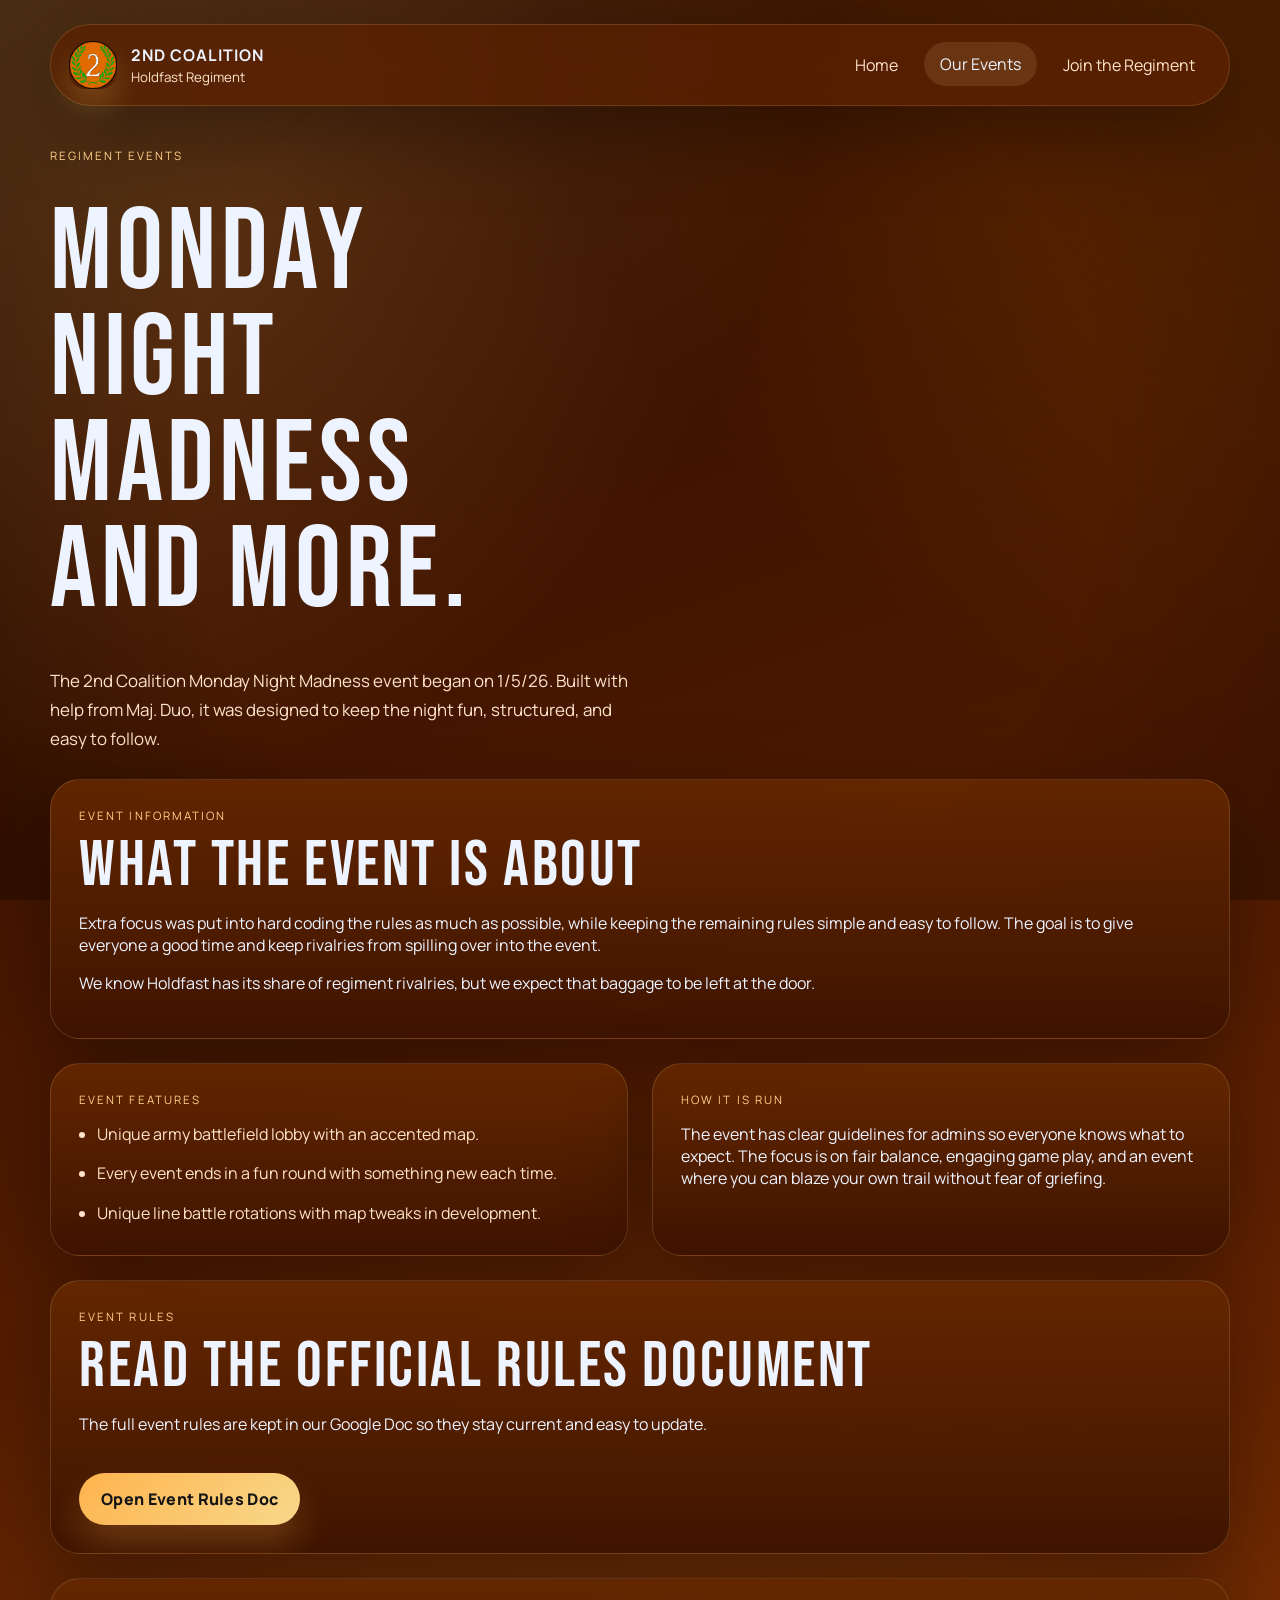
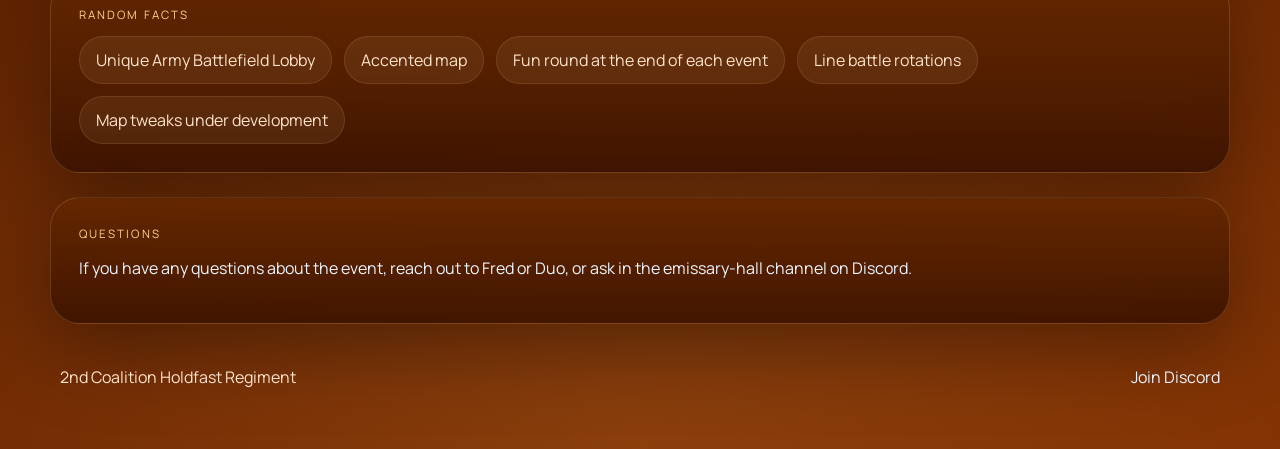
==== events.html @ ae80ecac "Add files via upload" ====
<!doctype html>
<html lang="en">
  <head>
    <meta charset="UTF-8" />
    <meta name="viewport" content="width=device-width, initial-scale=1.0" />
    <meta
      name="description"
      content="Learn about 2nd Coalition's Monday Night Madness event, event structure, and rules document."
    />
    <title>Our Events | 2nd Coalition</title>
    <link rel="preconnect" href="https://fonts.googleapis.com" />
    <link rel="preconnect" href="https://fonts.gstatic.com" crossorigin />
    <link
      href="https://fonts.googleapis.com/css2?family=Bebas+Neue&family=Manrope:wght@400;500;600;700;800&display=swap"
      rel="stylesheet"
    />
    <link rel="stylesheet" href="styles.css" />
  </head>
  <body>
    <div class="page-shell">
      <header class="site-header">
        <a class="brand" href="index.html" aria-label="2nd Coalition home">
          <img class="brand-mark" src="2clogo.png" alt="2nd Coalition emblem" />
          <span class="brand-copy">
            <strong>2nd Coalition</strong>
            <small>Holdfast Regiment</small>
          </span>
        </a>

        <button class="nav-toggle" type="button" aria-expanded="false" aria-controls="site-nav">
          <span></span>
          <span></span>
          <span></span>
          <span class="sr-only">Toggle navigation</span>
        </button>

        <nav id="site-nav" class="site-nav" aria-label="Primary">
          <a href="index.html">Home</a>
          <a class="active" href="events.html">Our Events</a>
          <a href="join.html">Join the Regiment</a>
        </nav>
      </header>

      <main>
        <section class="page-hero compact">
          <p class="eyebrow">Regiment events</p>
          <h1>Monday Night Madness and more.</h1>
          <p class="lead">
            The 2nd Coalition Monday Night Madness event began on 1/5/26. Built with help from Maj.
            Duo, it was designed to keep the night fun, structured, and easy to follow.
          </p>
        </section>

        <section class="event-layout">
          <article class="event-card event-featured">
            <p class="card-kicker">Event information</p>
            <h2>What the event is about</h2>
            <p>
              Extra focus was put into hard coding the rules as much as possible, while keeping the
              remaining rules simple and easy to follow. The goal is to give everyone a good time
              and keep rivalries from spilling over into the event.
            </p>
            <p>
              We know Holdfast has its share of regiment rivalries, but we expect that baggage to be
              left at the door.
            </p>
          </article>

          <article class="event-card">
            <p class="card-kicker">Event features</p>
            <ul class="check-list">
              <li>Unique army battlefield lobby with an accented map.</li>
              <li>Every event ends in a fun round with something new each time.</li>
              <li>Unique line battle rotations with map tweaks in development.</li>
            </ul>
          </article>

          <article class="event-card">
            <p class="card-kicker">How it is run</p>
            <p>
              The event has clear guidelines for admins so everyone knows what to expect. The focus
              is on fair balance, engaging game play, and an event where you can blaze your own
              trail without fear of griefing.
            </p>
          </article>

          <article class="event-card event-wide">
            <p class="card-kicker">Event rules</p>
            <h2>Read the official rules document</h2>
            <p>
              The full event rules are kept in our Google Doc so they stay current and easy to
              update.
            </p>
            <a
              class="button button-primary submit-button"
              href="https://docs.google.com/document/d/11ZlAO__jo6x74qaZUryEcD3hjLxel7IiSDclolHbXUQ/edit?tab=t.0#heading=h.ybnllkz4tdir"
              target="_blank"
              rel="noreferrer"
            >
              Open Event Rules Doc
            </a>
          </article>

          <article class="event-card event-wide">
            <p class="card-kicker">Random facts</p>
            <div class="facts-grid">
              <div class="fact-pill">Unique Army Battlefield Lobby</div>
              <div class="fact-pill">Accented map</div>
              <div class="fact-pill">Fun round at the end of each event</div>
              <div class="fact-pill">Line battle rotations</div>
              <div class="fact-pill">Map tweaks under development</div>
            </div>
          </article>

          <article class="event-card event-wide">
            <p class="card-kicker">Questions</p>
            <p>
              If you have any questions about the event, reach out to Fred or Duo, or ask in the
              emissary-hall channel on Discord.
            </p>
          </article>
        </section>
      </main>

      <footer class="site-footer">
        <p>2nd Coalition Holdfast Regiment</p>
        <a href="join.html">Join Discord</a>
      </footer>
    </div>

    <script src="script.js"></script>
  </body>
</html>
---- styles.css ----
:root {
  --bg: #4a1800;
  --bg-soft: #6a2400;
  --panel: rgba(86, 31, 0, 0.82);
  --panel-strong: rgba(107, 39, 0, 0.95);
  --text: #eef4ff;
  --muted: #ffe3cc;
  --accent: #ffb34d;
  --accent-strong: #ffd28a;
  --line: rgba(255, 214, 150, 0.16);
  --shadow: 0 24px 80px rgba(0, 0, 0, 0.35);
  --radius-xl: 30px;
  --radius-lg: 22px;
  --radius-md: 16px;
}

* {
  box-sizing: border-box;
}

html {
  scroll-behavior: smooth;
}

body {
  margin: 0;
  min-height: 100vh;
  color: var(--text);
  font-family: "Manrope", sans-serif;
  background:
    radial-gradient(circle at top left, rgba(255, 194, 96, 0.28), transparent 34%),
    radial-gradient(circle at top right, rgba(255, 136, 0, 0.2), transparent 30%),
    radial-gradient(circle at bottom center, rgba(255, 176, 77, 0.16), transparent 44%),
    linear-gradient(160deg, #2a0c00 0%, var(--bg) 42%, #7d2d00 100%);
}

body::before {
  content: "";
  position: fixed;
  inset: 0;
  pointer-events: none;
  background-image:
    linear-gradient(rgba(255, 238, 214, 0.045) 1px, transparent 1px),
    linear-gradient(90deg, rgba(255, 238, 214, 0.045) 1px, transparent 1px);
  background-size: 72px 72px;
  mask-image: linear-gradient(180deg, rgba(0, 0, 0, 0.8), transparent 80%);
  opacity: 0.35;
}

body::after {
  content: "";
  position: fixed;
  inset: 0;
  pointer-events: none;
  background: radial-gradient(circle at center, transparent 0 60%, rgba(0, 0, 0, 0.28) 100%);
}

img {
  max-width: 100%;
  display: block;
}

a {
  color: inherit;
  text-decoration: none;
}

button,
input,
select,
textarea {
  font: inherit;
}

button {
  cursor: pointer;
}

.sr-only {
  position: absolute;
  width: 1px;
  height: 1px;
  padding: 0;
  margin: -1px;
  overflow: hidden;
  clip: rect(0, 0, 0, 0);
  white-space: nowrap;
  border: 0;
}

.page-shell {
  width: min(1180px, calc(100% - 32px));
  margin: 0 auto;
  padding: 24px 0 32px;
  position: relative;
  z-index: 1;
}

.site-header,
.site-footer,
.hero,
.feature-grid,
.story-layout,
.division-grid,
.join-layout,
.page-hero {
  animation: rise 0.8s ease both;
}

.site-header {
  display: flex;
  align-items: center;
  justify-content: space-between;
  gap: 16px;
  padding: 16px 18px;
  border: 1px solid var(--line);
  border-radius: 999px;
  background: rgba(90, 32, 0, 0.72);
  backdrop-filter: blur(16px);
  box-shadow: var(--shadow);
}

.brand {
  display: inline-flex;
  align-items: center;
  gap: 14px;
}

.brand-mark {
  width: 48px;
  height: 48px;
  display: block;
  border-radius: 16px;
  object-fit: cover;
  box-shadow: 0 18px 28px rgba(246, 200, 95, 0.2);
}

.brand-copy strong {
  display: block;
  font-size: 1rem;
  letter-spacing: 0.06em;
  text-transform: uppercase;
}

.brand-copy small {
  display: block;
  color: var(--muted);
  margin-top: 2px;
}

.site-nav {
  display: flex;
  align-items: center;
  gap: 10px;
}

.site-nav a {
  padding: 11px 16px;
  border-radius: 999px;
  color: var(--muted);
  transition: transform 0.2s ease, background 0.2s ease, color 0.2s ease;
}

.site-nav a:hover,
.site-nav a.active {
  color: var(--text);
  background: rgba(255, 211, 145, 0.12);
  transform: translateY(-1px);
}

.nav-toggle {
  display: none;
  width: 50px;
  height: 50px;
  border: 1px solid var(--line);
  border-radius: 16px;
  background: rgba(255, 211, 145, 0.08);
  align-items: center;
  justify-content: center;
  gap: 4px;
  flex-direction: column;
}

.nav-toggle span {
  width: 18px;
  height: 2px;
  border-radius: 999px;
  background: var(--text);
}

.hero,
.page-hero,
.join-layout,
.story-layout,
.division-grid,
.feature-grid {
  display: grid;
  gap: 24px;
}

.hero {
  grid-template-columns: 1.4fr 0.9fr;
  align-items: stretch;
  padding: 42px 0 24px;
}

.hero-copy,
.hero-panel,
.feature-card,
.story-card,
.division-card,
.info-card,
.join-form {
  border: 1px solid var(--line);
  background: linear-gradient(180deg, rgba(100, 39, 0, 0.92), rgba(62, 20, 0, 0.95));
  box-shadow: var(--shadow);
}

.hero-copy,
.hero-panel,
.feature-card,
.story-card,
.division-card,
.info-card {
  border-radius: var(--radius-xl);
  padding: 30px;
}

.hero-copy {
  position: relative;
  overflow: hidden;
}

.hero-copy::after {
  content: "";
  position: absolute;
  inset: auto -40px -65px auto;
  width: 240px;
  height: 240px;
  border-radius: 50%;
  background: radial-gradient(circle, rgba(255, 194, 96, 0.2), transparent 70%);
  pointer-events: none;
}

.eyebrow,
.card-kicker,
.panel-label,
.division-tag {
  margin: 0 0 14px;
  text-transform: uppercase;
  letter-spacing: 0.18em;
  font-size: 0.72rem;
  color: var(--accent-strong);
}

h1,
h2,
h3 {
  margin: 0;
  font-family: "Bebas Neue", sans-serif;
  font-weight: 400;
  line-height: 0.92;
  letter-spacing: 0.04em;
}

h1 {
  font-size: clamp(4rem, 9vw, 7.2rem);
  max-width: 11ch;
}

h2 {
  font-size: clamp(2.5rem, 5vw, 4rem);
  margin-bottom: 14px;
}

h3 {
  font-size: 2rem;
  margin-bottom: 12px;
}

.lead,
.hero-panel p,
.feature-card p,
.story-card p,
.division-card p,
.info-card p,
.site-footer p,
.site-footer a,
.value-list,
.check-list,
.mission-list {
  color: var(--muted);
  line-height: 1.7;
}

.lead {
  max-width: 60ch;
  font-size: 1.06rem;
  margin: 18px 0 0;
}

.hero-actions {
  display: flex;
  flex-wrap: wrap;
  gap: 14px;
  margin-top: 30px;
}

.button,
.panel-link,
.submit-button {
  display: inline-flex;
  align-items: center;
  justify-content: center;
  min-height: 52px;
  padding: 0 22px;
  border-radius: 999px;
  border: 1px solid transparent;
  font-weight: 800;
  letter-spacing: 0.02em;
  transition: transform 0.2s ease, box-shadow 0.2s ease, background 0.2s ease, color 0.2s ease;
}

.button:hover,
.panel-link:hover,
.submit-button:hover {
  transform: translateY(-2px);
}

.button-primary {
  color: #151515;
  background: linear-gradient(135deg, var(--accent), #f8d98b);
  box-shadow: 0 20px 34px rgba(255, 179, 77, 0.22);
}

.button-secondary,
.panel-link {
  background: rgba(255, 211, 145, 0.06);
  border-color: var(--line);
  color: var(--text);
}

.stats-row {
  display: grid;
  grid-template-columns: repeat(3, minmax(0, 1fr));
  gap: 14px;
  margin-top: 34px;
}

.stats-row article {
  padding: 18px;
  border-radius: 20px;
  background: rgba(255, 211, 145, 0.08);
  border: 1px solid rgba(255, 211, 145, 0.12);
}

.stats-row strong {
  display: block;
  font-size: 1.7rem;
  font-family: "Bebas Neue", sans-serif;
  letter-spacing: 0.08em;
}

.stats-row span {
  color: var(--muted);
  font-size: 0.96rem;
}

.hero-panel {
  display: flex;
  flex-direction: column;
  justify-content: space-between;
  min-height: 100%;
  background:
    linear-gradient(180deg, rgba(94, 36, 0, 0.98), rgba(48, 16, 0, 0.98)),
    radial-gradient(circle at top, rgba(255, 194, 96, 0.18), transparent 55%);
}

.mission-list,
.value-list,
.check-list {
  margin: 0;
  padding-left: 1.1rem;
}

.mission-list li + li,
.value-list li + li,
.check-list li + li {
  margin-top: 12px;
}

.panel-link {
  margin-top: 28px;
  width: fit-content;
}

.feature-grid,
.division-grid {
  grid-template-columns: repeat(3, minmax(0, 1fr));
  margin: 0 0 24px;
}

.story-layout,
.join-layout {
  grid-template-columns: 1.2fr 0.8fr;
  margin-top: 8px;
}

.event-layout {
  display: grid;
  grid-template-columns: repeat(2, minmax(0, 1fr));
  gap: 24px;
  margin-top: 8px;
}

.event-card {
  position: relative;
  overflow: hidden;
  border: 1px solid var(--line);
  background: linear-gradient(180deg, rgba(100, 39, 0, 0.92), rgba(62, 20, 0, 0.95));
  box-shadow: var(--shadow);
  border-radius: var(--radius-xl);
  padding: 28px;
}

.event-featured,
.event-wide {
  grid-column: 1 / -1;
}

.facts-grid {
  display: flex;
  flex-wrap: wrap;
  gap: 12px;
}

.fact-pill {
  padding: 12px 16px;
  border-radius: 999px;
  border: 1px solid rgba(255, 211, 145, 0.12);
  background: rgba(255, 211, 145, 0.08);
  color: var(--muted);
}

.compact-rules {
  grid-template-columns: repeat(2, minmax(0, 1fr));
}

.compact-rules .rule-item h3 {
  font-size: 1.45rem;
}

.page-hero.compact {
  max-width: 840px;
  padding: 42px 0 18px;
}

.feature-card,
.story-card,
.division-card {
  position: relative;
  overflow: hidden;
}

.feature-card::before,
.story-card::before,
.division-card::before,
.info-card::before {
  content: "";
  position: absolute;
  inset: auto -30px -30px auto;
  width: 130px;
  height: 130px;
  background: radial-gradient(circle, rgba(246, 200, 95, 0.14), transparent 68%);
  pointer-events: none;
}

.division-tag {
  display: inline-block;
}

.join-form {
  border-radius: var(--radius-xl);
  padding: 30px;
}

.form-grid {
  display: grid;
  grid-template-columns: repeat(2, minmax(0, 1fr));
  gap: 18px;
}

label {
  display: grid;
  gap: 10px;
  font-weight: 700;
  color: var(--text);
}

input,
select,
textarea {
  width: 100%;
  border: 1px solid rgba(255, 211, 145, 0.14);
  border-radius: 16px;
  background: rgba(255, 211, 145, 0.06);
  color: var(--text);
  padding: 14px 15px;
  outline: none;
  transition: border-color 0.2s ease, background 0.2s ease, transform 0.2s ease;
}

input::placeholder,
textarea::placeholder {
  color: rgba(174, 186, 208, 0.7);
}

input:focus,
select:focus,
textarea:focus {
  border-color: rgba(255, 211, 145, 0.7);
  background: rgba(255, 211, 145, 0.1);
}

textarea {
  resize: vertical;
  min-height: 126px;
}

.span-full {
  grid-column: 1 / -1;
}

.join-sidebar {
  display: grid;
  gap: 24px;
}

.requirements-intro {
  margin: 0 0 18px;
  color: var(--muted);
}

.rules-grid {
  display: grid;
  grid-template-columns: 1fr;
  gap: 14px;
}

.rule-item {
  padding: 18px 18px 16px;
  border-radius: 20px;
  background: rgba(255, 211, 145, 0.06);
  border: 1px solid rgba(255, 211, 145, 0.12);
}

.rule-item h3 {
  font-size: 1.8rem;
  margin-bottom: 8px;
}

.rule-item p {
  margin: 0;
  color: var(--muted);
  line-height: 1.65;
}

.info-card.highlighted {
  background: linear-gradient(160deg, rgba(247, 204, 102, 0.14), rgba(12, 22, 37, 0.96));
}

.submit-button {
  margin-top: 22px;
  border: 0;
}

.site-footer {
  display: flex;
  align-items: center;
  justify-content: space-between;
  gap: 16px;
  padding: 24px 10px 10px;
}

.site-footer a {
  color: var(--text);
}

@keyframes rise {
  from {
    opacity: 0;
    transform: translateY(18px);
  }
  to {
    opacity: 1;
    transform: translateY(0);
  }
}

@media (max-width: 960px) {
  .hero,
  .story-layout,
  .join-layout,
  .event-layout,
  .feature-grid,
  .division-grid {
    grid-template-columns: 1fr;
  }

  .site-header {
    border-radius: 28px;
  }

  .stats-row,
  .form-grid,
  .compact-rules {
    grid-template-columns: 1fr;
  }

  h1 {
    max-width: 100%;
  }
}

@media (max-width: 760px) {
  .page-shell {
    width: min(100% - 20px, 1180px);
    padding-top: 10px;
  }

  .site-header {
    border-radius: 24px;
    padding: 14px;
    flex-wrap: wrap;
  }

  .nav-toggle {
    display: inline-flex;
    margin-left: auto;
  }

  .site-nav {
    display: none;
    width: 100%;
    flex-direction: column;
    align-items: stretch;
    gap: 8px;
    padding-top: 8px;
  }

  .site-nav.open {
    display: flex;
  }

  .site-nav a {
    text-align: center;
  }

  .hero {
    padding-top: 22px;
  }

  .hero-copy,
  .hero-panel,
  .feature-card,
  .story-card,
  .division-card,
  .info-card,
  .join-form {
    padding: 24px;
    border-radius: 24px;
  }

  .site-footer {
    flex-direction: column;
    align-items: flex-start;
  }
}
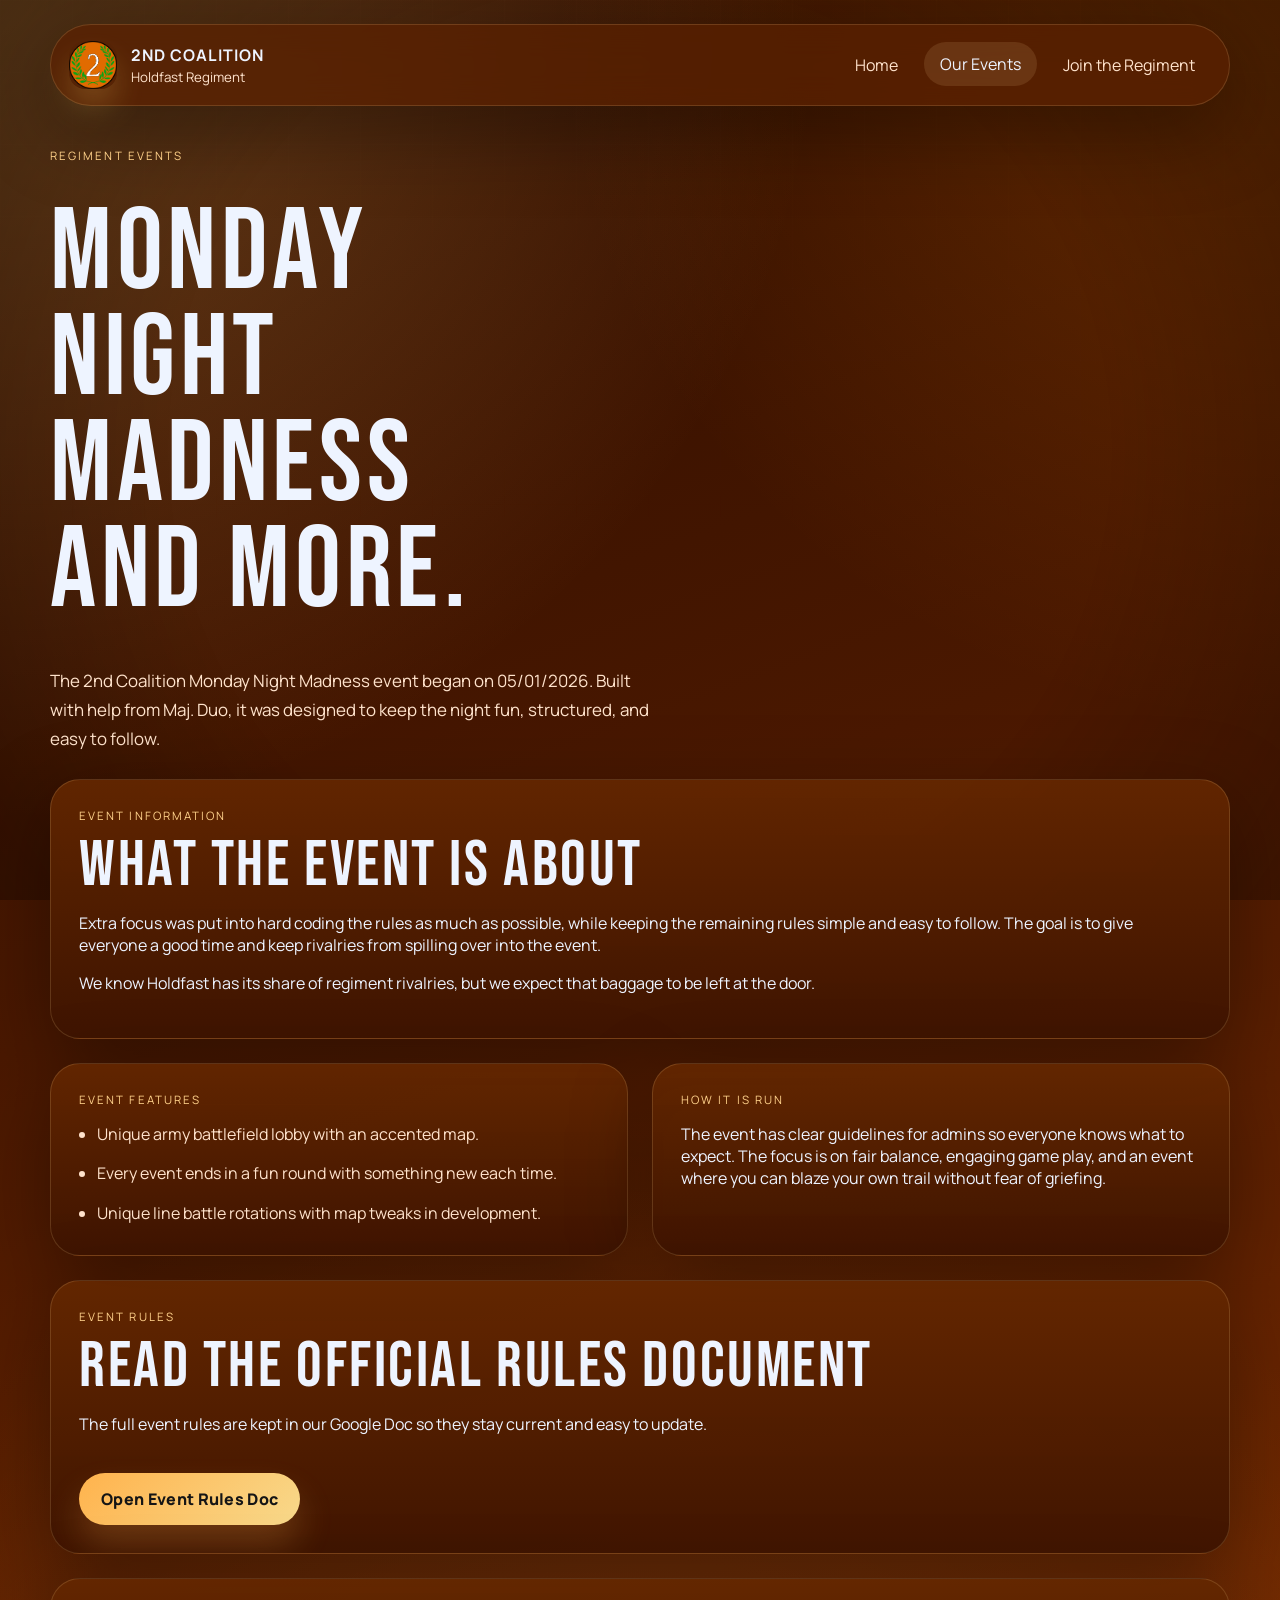
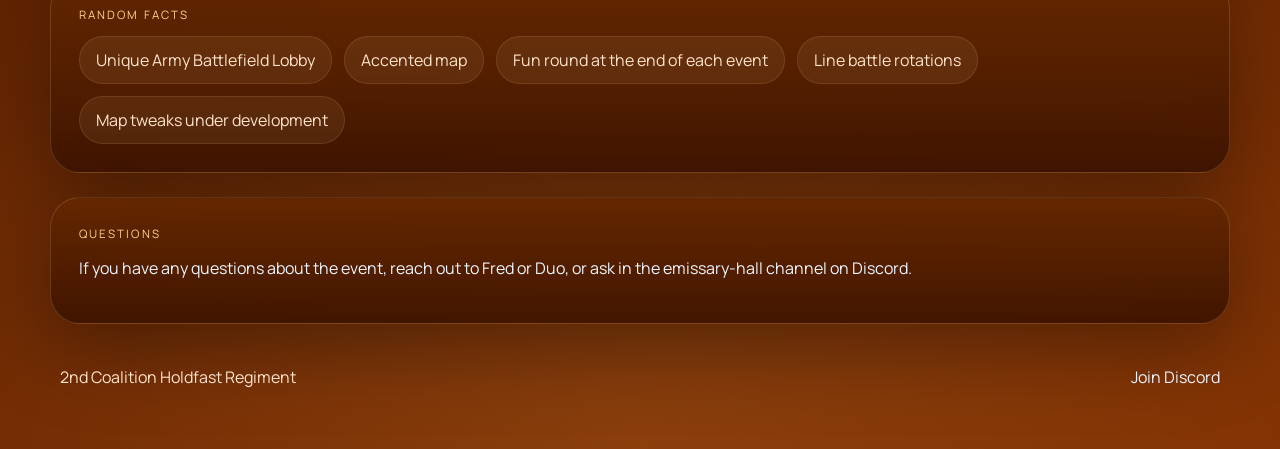
==== commit 2727a9a9: "Update event date format in events.html" ====
--- a/events.html
+++ b/events.html
@@ -1,133 +1,133 @@
-<!doctype html>
-<html lang="en">
-  <head>
-    <meta charset="UTF-8" />
-    <meta name="viewport" content="width=device-width, initial-scale=1.0" />
-    <meta
-      name="description"
-      content="Learn about 2nd Coalition's Monday Night Madness event, event structure, and rules document."
-    />
-    <title>Our Events | 2nd Coalition</title>
-    <link rel="preconnect" href="https://fonts.googleapis.com" />
-    <link rel="preconnect" href="https://fonts.gstatic.com" crossorigin />
-    <link
-      href="https://fonts.googleapis.com/css2?family=Bebas+Neue&family=Manrope:wght@400;500;600;700;800&display=swap"
-      rel="stylesheet"
-    />
-    <link rel="stylesheet" href="styles.css" />
-  </head>
-  <body>
-    <div class="page-shell">
-      <header class="site-header">
-        <a class="brand" href="index.html" aria-label="2nd Coalition home">
-          <img class="brand-mark" src="2clogo.png" alt="2nd Coalition emblem" />
-          <span class="brand-copy">
-            <strong>2nd Coalition</strong>
-            <small>Holdfast Regiment</small>
-          </span>
-        </a>
-
-        <button class="nav-toggle" type="button" aria-expanded="false" aria-controls="site-nav">
-          <span></span>
-          <span></span>
-          <span></span>
-          <span class="sr-only">Toggle navigation</span>
-        </button>
-
-        <nav id="site-nav" class="site-nav" aria-label="Primary">
-          <a href="index.html">Home</a>
-          <a class="active" href="events.html">Our Events</a>
-          <a href="join.html">Join the Regiment</a>
-        </nav>
-      </header>
-
-      <main>
-        <section class="page-hero compact">
-          <p class="eyebrow">Regiment events</p>
-          <h1>Monday Night Madness and more.</h1>
-          <p class="lead">
-            The 2nd Coalition Monday Night Madness event began on 1/5/26. Built with help from Maj.
-            Duo, it was designed to keep the night fun, structured, and easy to follow.
-          </p>
-        </section>
-
-        <section class="event-layout">
-          <article class="event-card event-featured">
-            <p class="card-kicker">Event information</p>
-            <h2>What the event is about</h2>
-            <p>
-              Extra focus was put into hard coding the rules as much as possible, while keeping the
-              remaining rules simple and easy to follow. The goal is to give everyone a good time
-              and keep rivalries from spilling over into the event.
-            </p>
-            <p>
-              We know Holdfast has its share of regiment rivalries, but we expect that baggage to be
-              left at the door.
-            </p>
-          </article>
-
-          <article class="event-card">
-            <p class="card-kicker">Event features</p>
-            <ul class="check-list">
-              <li>Unique army battlefield lobby with an accented map.</li>
-              <li>Every event ends in a fun round with something new each time.</li>
-              <li>Unique line battle rotations with map tweaks in development.</li>
-            </ul>
-          </article>
-
-          <article class="event-card">
-            <p class="card-kicker">How it is run</p>
-            <p>
-              The event has clear guidelines for admins so everyone knows what to expect. The focus
-              is on fair balance, engaging game play, and an event where you can blaze your own
-              trail without fear of griefing.
-            </p>
-          </article>
-
-          <article class="event-card event-wide">
-            <p class="card-kicker">Event rules</p>
-            <h2>Read the official rules document</h2>
-            <p>
-              The full event rules are kept in our Google Doc so they stay current and easy to
-              update.
-            </p>
-            <a
-              class="button button-primary submit-button"
-              href="https://docs.google.com/document/d/11ZlAO__jo6x74qaZUryEcD3hjLxel7IiSDclolHbXUQ/edit?tab=t.0#heading=h.ybnllkz4tdir"
-              target="_blank"
-              rel="noreferrer"
-            >
-              Open Event Rules Doc
-            </a>
-          </article>
-
-          <article class="event-card event-wide">
-            <p class="card-kicker">Random facts</p>
-            <div class="facts-grid">
-              <div class="fact-pill">Unique Army Battlefield Lobby</div>
-              <div class="fact-pill">Accented map</div>
-              <div class="fact-pill">Fun round at the end of each event</div>
-              <div class="fact-pill">Line battle rotations</div>
-              <div class="fact-pill">Map tweaks under development</div>
-            </div>
-          </article>
-
-          <article class="event-card event-wide">
-            <p class="card-kicker">Questions</p>
-            <p>
-              If you have any questions about the event, reach out to Fred or Duo, or ask in the
-              emissary-hall channel on Discord.
-            </p>
-          </article>
-        </section>
-      </main>
-
-      <footer class="site-footer">
-        <p>2nd Coalition Holdfast Regiment</p>
-        <a href="join.html">Join Discord</a>
-      </footer>
-    </div>
-
-    <script src="script.js"></script>
-  </body>
-</html>+<!doctype html>
+<html lang="en">
+  <head>
+    <meta charset="UTF-8" />
+    <meta name="viewport" content="width=device-width, initial-scale=1.0" />
+    <meta
+      name="description"
+      content="Learn about 2nd Coalition's Monday Night Madness event, event structure, and rules document."
+    />
+    <title>Our Events | 2nd Coalition</title>
+    <link rel="preconnect" href="https://fonts.googleapis.com" />
+    <link rel="preconnect" href="https://fonts.gstatic.com" crossorigin />
+    <link
+      href="https://fonts.googleapis.com/css2?family=Bebas+Neue&family=Manrope:wght@400;500;600;700;800&display=swap"
+      rel="stylesheet"
+    />
+    <link rel="stylesheet" href="styles.css" />
+  </head>
+  <body>
+    <div class="page-shell">
+      <header class="site-header">
+        <a class="brand" href="index.html" aria-label="2nd Coalition home">
+          <img class="brand-mark" src="2clogo.png" alt="2nd Coalition emblem" />
+          <span class="brand-copy">
+            <strong>2nd Coalition</strong>
+            <small>Holdfast Regiment</small>
+          </span>
+        </a>
+
+        <button class="nav-toggle" type="button" aria-expanded="false" aria-controls="site-nav">
+          <span></span>
+          <span></span>
+          <span></span>
+          <span class="sr-only">Toggle navigation</span>
+        </button>
+
+        <nav id="site-nav" class="site-nav" aria-label="Primary">
+          <a href="index.html">Home</a>
+          <a class="active" href="events.html">Our Events</a>
+          <a href="join.html">Join the Regiment</a>
+        </nav>
+      </header>
+
+      <main>
+        <section class="page-hero compact">
+          <p class="eyebrow">Regiment events</p>
+          <h1>Monday Night Madness and more.</h1>
+          <p class="lead">
+            The 2nd Coalition Monday Night Madness event began on 05/01/2026. Built with help from Maj.
+            Duo, it was designed to keep the night fun, structured, and easy to follow.
+          </p>
+        </section>
+
+        <section class="event-layout">
+          <article class="event-card event-featured">
+            <p class="card-kicker">Event information</p>
+            <h2>What the event is about</h2>
+            <p>
+              Extra focus was put into hard coding the rules as much as possible, while keeping the
+              remaining rules simple and easy to follow. The goal is to give everyone a good time
+              and keep rivalries from spilling over into the event.
+            </p>
+            <p>
+              We know Holdfast has its share of regiment rivalries, but we expect that baggage to be
+              left at the door.
+            </p>
+          </article>
+
+          <article class="event-card">
+            <p class="card-kicker">Event features</p>
+            <ul class="check-list">
+              <li>Unique army battlefield lobby with an accented map.</li>
+              <li>Every event ends in a fun round with something new each time.</li>
+              <li>Unique line battle rotations with map tweaks in development.</li>
+            </ul>
+          </article>
+
+          <article class="event-card">
+            <p class="card-kicker">How it is run</p>
+            <p>
+              The event has clear guidelines for admins so everyone knows what to expect. The focus
+              is on fair balance, engaging game play, and an event where you can blaze your own
+              trail without fear of griefing.
+            </p>
+          </article>
+
+          <article class="event-card event-wide">
+            <p class="card-kicker">Event rules</p>
+            <h2>Read the official rules document</h2>
+            <p>
+              The full event rules are kept in our Google Doc so they stay current and easy to
+              update.
+            </p>
+            <a
+              class="button button-primary submit-button"
+              href="https://docs.google.com/document/d/11ZlAO__jo6x74qaZUryEcD3hjLxel7IiSDclolHbXUQ/edit?tab=t.0#heading=h.ybnllkz4tdir"
+              target="_blank"
+              rel="noreferrer"
+            >
+              Open Event Rules Doc
+            </a>
+          </article>
+
+          <article class="event-card event-wide">
+            <p class="card-kicker">Random facts</p>
+            <div class="facts-grid">
+              <div class="fact-pill">Unique Army Battlefield Lobby</div>
+              <div class="fact-pill">Accented map</div>
+              <div class="fact-pill">Fun round at the end of each event</div>
+              <div class="fact-pill">Line battle rotations</div>
+              <div class="fact-pill">Map tweaks under development</div>
+            </div>
+          </article>
+
+          <article class="event-card event-wide">
+            <p class="card-kicker">Questions</p>
+            <p>
+              If you have any questions about the event, reach out to Fred or Duo, or ask in the
+              emissary-hall channel on Discord.
+            </p>
+          </article>
+        </section>
+      </main>
+
+      <footer class="site-footer">
+        <p>2nd Coalition Holdfast Regiment</p>
+        <a href="join.html">Join Discord</a>
+      </footer>
+    </div>
+
+    <script src="script.js"></script>
+  </body>
+</html>
